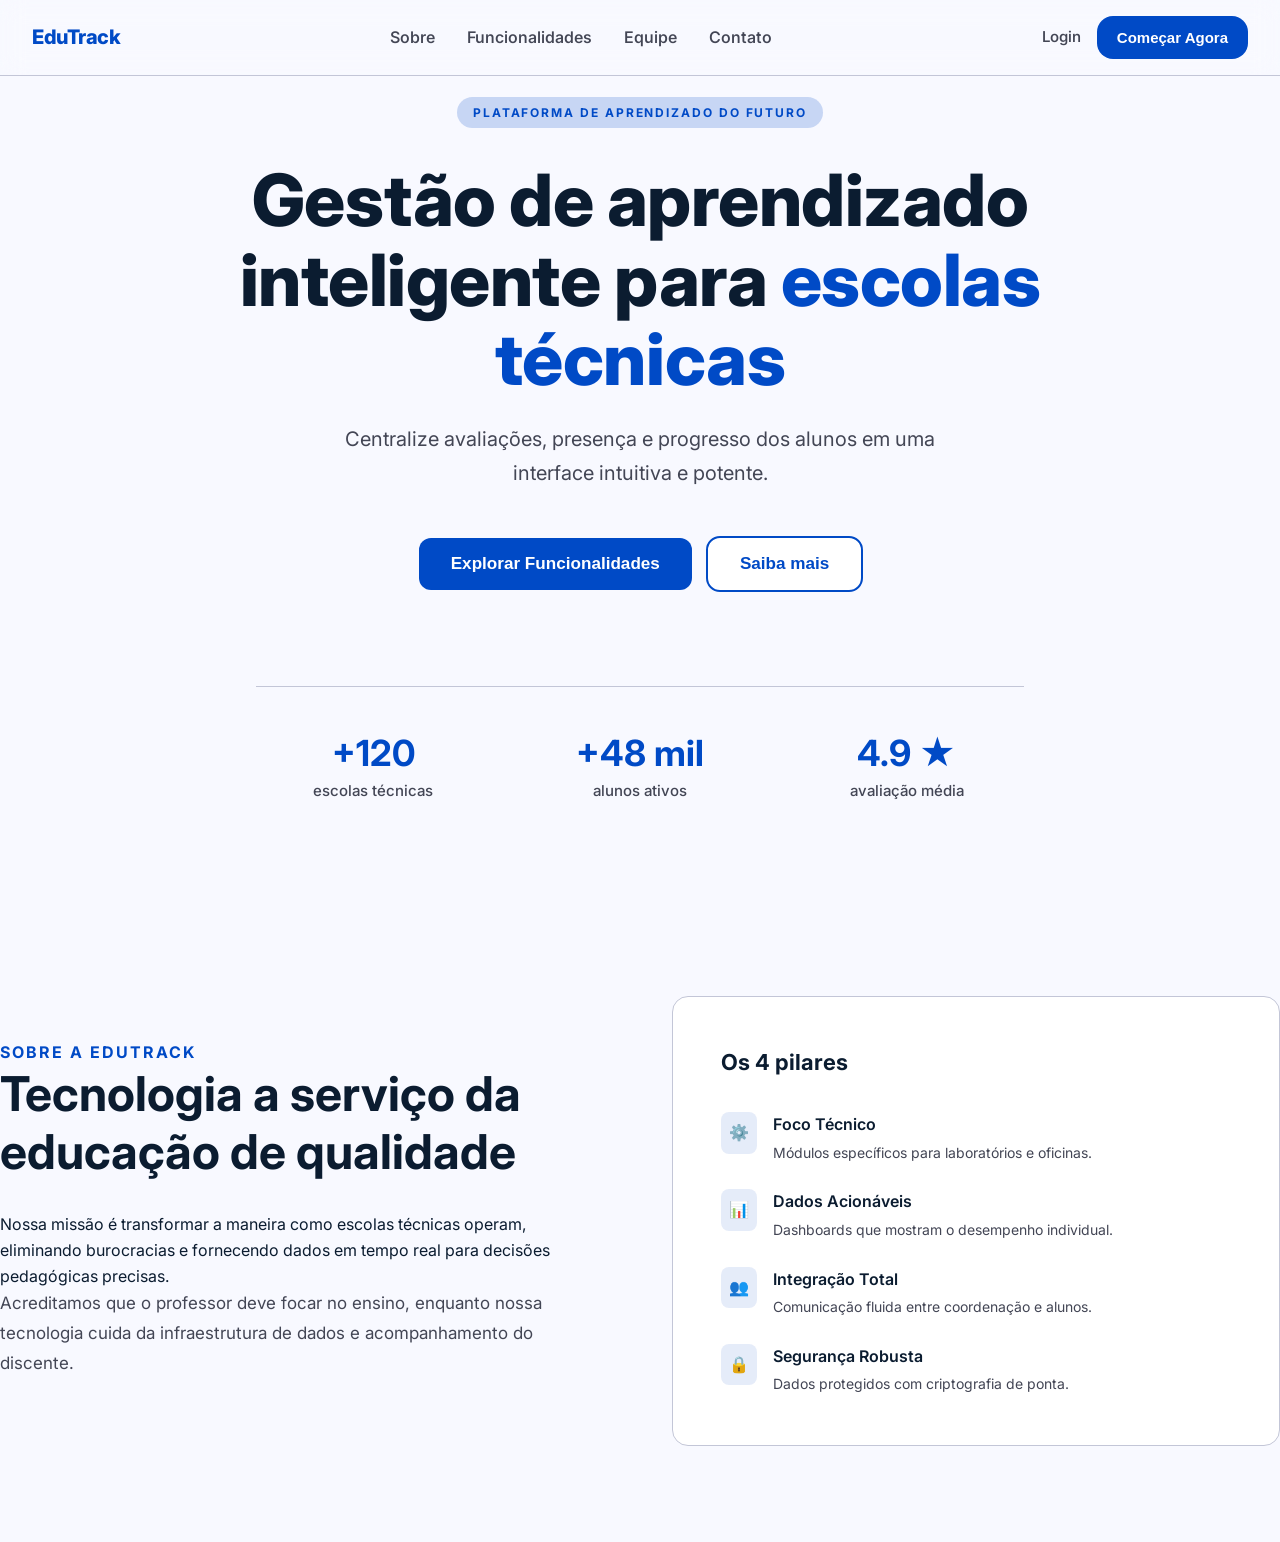
==== aula04LandingPage/index.html @ fe790252 "comentario css" ====
<!DOCTYPE html>
<html lang="pt-br">

<head>
    <meta charset="UTF-8">
    <meta name="viewport" content="width=device-width, initial-scale=1.0">
    <link rel="preconnect" href="https://fonts.googleapis.com">
    <link rel="preconnect" href="https://fonts.gstatic.com" crossorigin>
    <link
        href="https://fonts.googleapis.com/css2?family=Inter:ital,opsz,wght@0,14..32,100..900;1,14..32,100..900&display=swap"
        rel="stylesheet">
    <title>Landing Page Edutrack</title>
    <link rel="stylesheet" href="style.css">

</head>

<body>

    <header class="navbar">
        <nav class="navbar-inner">
            <a href="#" class="navbar-logo">EduTrack</a>

            <ul class="navbar-links">
                <li><a href="#sobre">Sobre</a></li>
                <li><a href="#funcionalidades">Funcionalidades</a></li>
                <li><a href="#equipe">Equipe</a></li>
                <li><a href="#contato">Contato</a></li>

            </ul>

            <div class="navbar-botoes">
                <a href="#login" class="navbar-login-link">Login</a>
                <button class="navbar-button">Começar Agora</button>

            </div>


        </nav>

    </header>

    <main>
        <section class="hero">

            <span class="hero-label">Plataforma de aprendizado do futuro</span>

            <h1 class="hero-titulo">Gestão de aprendizado inteligente para <span>escolas técnicas</span> </h1>

            <p class="hero-subtitulo">Centralize avaliações, presença e progresso dos alunos em uma interface intuitiva
                e potente.</p>


            <div class="hero-botoes">
                <button class="btn-funcionalidades">Explorar Funcionalidades</button>

                <button class="btn-saiba-mais">Saiba mais</button>

            </div>

            <div class="hero-estatisticas">

                <div class="hero-estatisticas-item">
                    <span class="dados-numeros">+120</span>
                    <span class="dados-descricao">escolas técnicas</span>
                </div>

                <div class="hero-estatisticas-item">
                    <span class="dados-numeros">+48 mil</span>
                    <span class="dados-descricao">alunos ativos</span>
                </div>

                <div class="hero-estatisticas-item">
                    <span class="dados-numeros">4.9 ★</span>
                    <span class="dados-descricao">avaliação média</span>
                </div>




            </div>

        </section>

        <section class="sobre">

            <div class="container">

                <div class="sobre-texto">
                <span>Sobre a Edutrack</span>
                <h2 class="sobre-titulo">Tecnologia a serviço da educação de qualidade</h2>

                <p class="class-sobre-paragrafo">Nossa missão é transformar a maneira como escolas técnicas operam, eliminando burocracias e fornecendo dados em tempo real para decisões pedagógicas precisas.
                </p>

                <p class="sobre-paragrafo">Acreditamos que o professor deve focar no ensino, enquanto nossa tecnologia cuida da infraestrutura de dados e acompanhamento do discente.</p>

            </div>

            <!-- Início da Segunda coluna ->coluna dos pilares -->
            <div class="sobre-pilares">

                <h3 class="sobre-pilares-titulo">Os 4 pilares</h3>
            

            <ul class="pilares-lista">
                <li class="pilar">
                    <div class="pilar-icone">⚙️</div>
                    <div>
                    <strong class="pilar-titulo">Foco Técnico</strong>
                    <span class="pilar-descricao">Módulos específicos para laboratórios e oficinas.</span>
                    </div> 
                </li>

                <li class="pilar">
                    <div class="pilar-icone">📊</div>
                    <div>
                    <strong class="pilar-titulo">Dados Acionáveis</strong>
                    <span class="pilar-descricao">Dashboards que mostram o desempenho individual.</span>
                    </div> 
                </li>

                <li class="pilar">
                    <div class="pilar-icone">👥</div>
                    <div>
                    <strong class="pilar-titulo">Integração Total</strong>
                    <span class="pilar-descricao">Comunicação fluida entre coordenação e alunos.</span>
                    </div> 
                </li>

                <li class="pilar">
                    <div class="pilar-icone">🔒</div>
                    <div>
                    <strong class="pilar-titulo">Segurança Robusta</strong>
                    <span class="pilar-descricao">Dados protegidos com criptografia de ponta.</span>
                    </div> 
                </li>
            </ul>

        </section>






    </main>


</body>

</html>
---- aula04LandingPage/style.css ----
/* CSS Reset abaixo: USADO PARA TODAS AS PÁGINAS */

*{
    margin: 0;
    padding: 0;
    box-sizing: border-box;
}

/* Declaração das variáveis CSS (Custom Properties) e cores da Landing Page*/
:root{
    --cor-primaria:#004AC6;
    --cor-primaria-hover:#003ea8;
    --cor-fundo:#F8F9FF;
    --cor-branca:white;
    --cor-fundo-secundario:#EFF4FF;
    --cor-texto:#0B1C30;
    --cor-texto-suave:#434655;
    --cor-borda:#c3c6d7;


/* Tipografia */

--fonte-principal:'inter';


/* Espaçamento - Medida:rem -> Melhor acessibilidade:Respeita configuração do usuário*/

--espaco-xs: 0.5rem; /* 8px */
--espaco-sm: 1rem;  /* 16px */
--espaco-md: 1.5rem; /* 24px */
--espaco-lg:2rem; /* 32px */
--espaco-xl:3rem;/* 48px */
--espaco-xxl:6rem;/* 96px */

/* Bordas arrendondadas */
--raio-sm:0.5rem;
--raio-md:0.75rem;
--raio-lg:1rem;

}

body{
    font-family: var(--fonte-principal);
    background-color: var(--cor-fundo);
    color: var(--cor-texto);
    line-height: 1.6;
}

.navbar{
    /* fixa o elemento na tela */
    position: fixed;
    top: 0;
    left: 0;
    width: 100%;
    z-index:999999 ;/* z-index:Posicionammeto dos itens em camada FRENTE-SOBREPOSTO  */
    backdrop-filter: blur(12px); /* efeito de vidro opaco */
    border-bottom: 1px solid var(--cor-borda);
    
}

    .navbar-inner{
        display: flex;
        justify-content:space-between;
        align-items: center;
        max-width: 1280px;
        margin: 0 auto; /* centraliza o elemento horizontalmente */
        padding: var(--espaco-sm) var(--espaco-lg);
    }

    .navbar-logo{
        font-size: 1.25rem;
        font-weight: 800;
        color: var(--cor-primaria);
        text-decoration: none;
        letter-spacing: -0.03rem;
    }

    .navbar-links{
        display: flex;
        list-style: none;
        gap: var(--espaco-lg);
    }

    .navbar-links a{
        text-decoration: none;
        color: var(--cor-texto-suave);
        font-size: 0,9375rem;
        font-weight: 550;
    }

    /* hover. muda o comportamento, quando o mause passa por cima */
     .navbar-links a:hover{
        color: var(--cor-primaria);
    }

    .navbar-botoes{
        display: flex;
        align-items: center;
        gap: var(--espaco-sm);
    }
    
    .navbar-button{
        background-color: var(--cor-primaria);
        border: none;
        color: var(--cor-branca);
        font-size: 0.9375rem;
        font-weight: 700;
        padding: 0.8rem 1.25rem;
        border-radius: var(--espaco-sm);
        cursor: pointer;  /* mãozinha de mouse */
        transition: all 0.15s ease;
    }

    /* Dentro do hover, só adicionamos o que será alterado */
        .navbar-button:hover{
        background-color: var(--cor-primaria-hover);
        transform:scale(1.05);
        }
    
        .navbar-login-link{
            text-decoration: none;
            color: var(--cor-texto-suave);
            font-weight: 550;
            font-size: 0.9375rem;
        }

        .navbar-login-link:hover{
            color: var(--cor-primaria-hover);
        }

        .hero{
            /* vh=viewport height. 100vh=altura total da janela */
            min-height: 100vh;
            display: flex;
            flex-direction: column;
            align-items: center;
            justify-content: center;
            padding: var(--espaco-lg) var(--espaco-xxl);

        }

        .hero-label{
            display: inline-block;
            background-color: color-mix(in srgb, var(--cor-primaria) 20%, transparent) ;
            text-transform: uppercase;
            color: var(--cor-primaria);
            font-size: 0.75rem;
            font-weight: 700;
            letter-spacing: 0.12rem;
            padding: 0.375rem 1rem;
            border-radius: var(--raio-lg);
            margin-bottom: var(--espaco-lg);
        }

        .hero-titulo{
            /* clamp(mínimo, ideal, máximo) é uma função boa para responsividade em telas pequenas e grandes
            -Nunca menor que "mínimo" em telas pequenas;
            -Tamanho ideal;
            -Nunca maior que "máximo" em telas grandes. */
            font-size: clamp(2.5rem, 5.7rem,4.5rem);
            font-weight: 800;
            line-height: 1.1;
            letter-spacing: -0.03rem;
            color: var(--cor-texto);
            max-width: 56rem;
            text-align: center;
            margin-bottom: var(--espaco-md);

        }

        .hero-titulo span{
            color: var(--cor-primaria);
        }

        .hero-subtitulo{
            font-size: clamp(1rem,1.875rem,1.25rem);
            color: var(--cor-texto-suave);
            max-width: 42rem;
            line-height: 1.7;
            margin-bottom: var(--espaco-xl);
            text-align: center;
        }

        .hero-botoes{
            display: flex;
            gap: var(--espaco-sm);
            margin-bottom: var(--espaco-xxl);
        }

        .btn-funcionalidades{
        background-color: var(--cor-primaria);
        border: none;
        color: var(--cor-branca);
        font-size: 1.07rem;
        font-weight: 700;
        padding: 1rem 2rem;
        border-radius: var(--raio-md);
        cursor: pointer;  /* mãozinha de mouse */
        transition: all 0.15s ease;
        }

        .btn-funcionalidades:hover{
        background-color: var(--cor-primaria-hover);
        transform:scale(1.05);
        }


        .btn-saiba-mais{
        background-color: var(--cor-branca);
        border: none;
        outline: 2px solid var(--cor-primaria);
        color: var(--cor-primaria);
        font-size: 1.07rem;
        font-weight: 700;
        padding: 1rem 2rem;
        border-radius: var(--raio-md);
        cursor: pointer;  /* mãozinha de mouse */
        transition: all 0.15s ease;
        }

        .btn-saiba-mais:hover{
        transform:scale(1.05);
    }

    .hero-estatisticas{
        display:grid;
        grid-template-columns:repeat(3, 1fr);
        gap: var(--espaco-lg);
        width:100%;
        max-width: 48rem;
        padding-top: var(--espaco-xl);
        border-top: 1px solid var(--cor-borda);
    }

    .hero-estatisticas-item{
        display: flex;
        flex-direction: column;
        align-items: center;
        gap: var(--espaco-xs);
    }

    .dados-numeros{
        font-size: 2.25rem;
        color: var(--cor-primaria);
        font-weight: 700;
        line-height: 1;
    }

    .dados-descricao{
        font-size: 0.9375rem;
        color: var(--cor-texto-suave);
        font-weight: 500;
    }

    .sobre{
        padding: var(--espaco-xxl) 0;
    }

    .sobre .container{
        display: grid;
        grid-template-columns: 1fr 1fr;
        gap: 4rem;
        align-items: center;
        max-width: 1280px;
        margin: 0 auto;
    }

    .sobre-texto span{
        text-transform: uppercase;
        color: var(--cor-primaria);
        font-weight: 700;
        letter-spacing: 2px;
        margin-bottom: var(--espaco-sm);
    }

    .sobre-titulo{
        font-size: clamp(1.75rem, 3rem, 3rem);
        font-weight: 700;
        line-height: 1.2;
        color: var(--cor-texto);
        margin-bottom: var(--espaco-lg);
    }

    .sobre-paragrafo{
        font-size: 1.0625rem;
        color: var(--cor-texto-suave);
        line-height: 1.75;
        margin-bottom: var(--espaco-md);

    }

    .sobre-pilares{
        background-color: var(--cor-branca);
        border: 1px solid var(--cor-borda);
        border-radius: var(--raio-lg);
        padding: var(--espaco-xl);
    }

    .sobre-pilares-titulo{
        font-size: 1.375rem;
        font-weight: 700;
        color: var(--cor-texto);
        margin-bottom: var(--espaco-lg);
    }

    .pilares-lista{
        list-style: none;
        display: flex;
        flex-direction: column;
        gap: var(--espaco-md);
    }

    .pilar{
        display: flex;
        align-items: start;
        gap: var(--espaco-sm);
    }

    .pilar-icone{
        background-color: color-mix(in srgb, var(--cor-primaria) 10%, transparent) ;
        padding: var(--espaco-xs);
        border-radius: var(--raio-sm);
    }
    
    .pilar-titulo{
        display: block;
        font-weight: 600;
        color: var(--cor-texto);
        margin-bottom: 2px;
    }

    .pilar-descricao{
        font-size: 0.875rem;
        color: var(--cor-texto-suave);
        line-height: 1.5;

    }
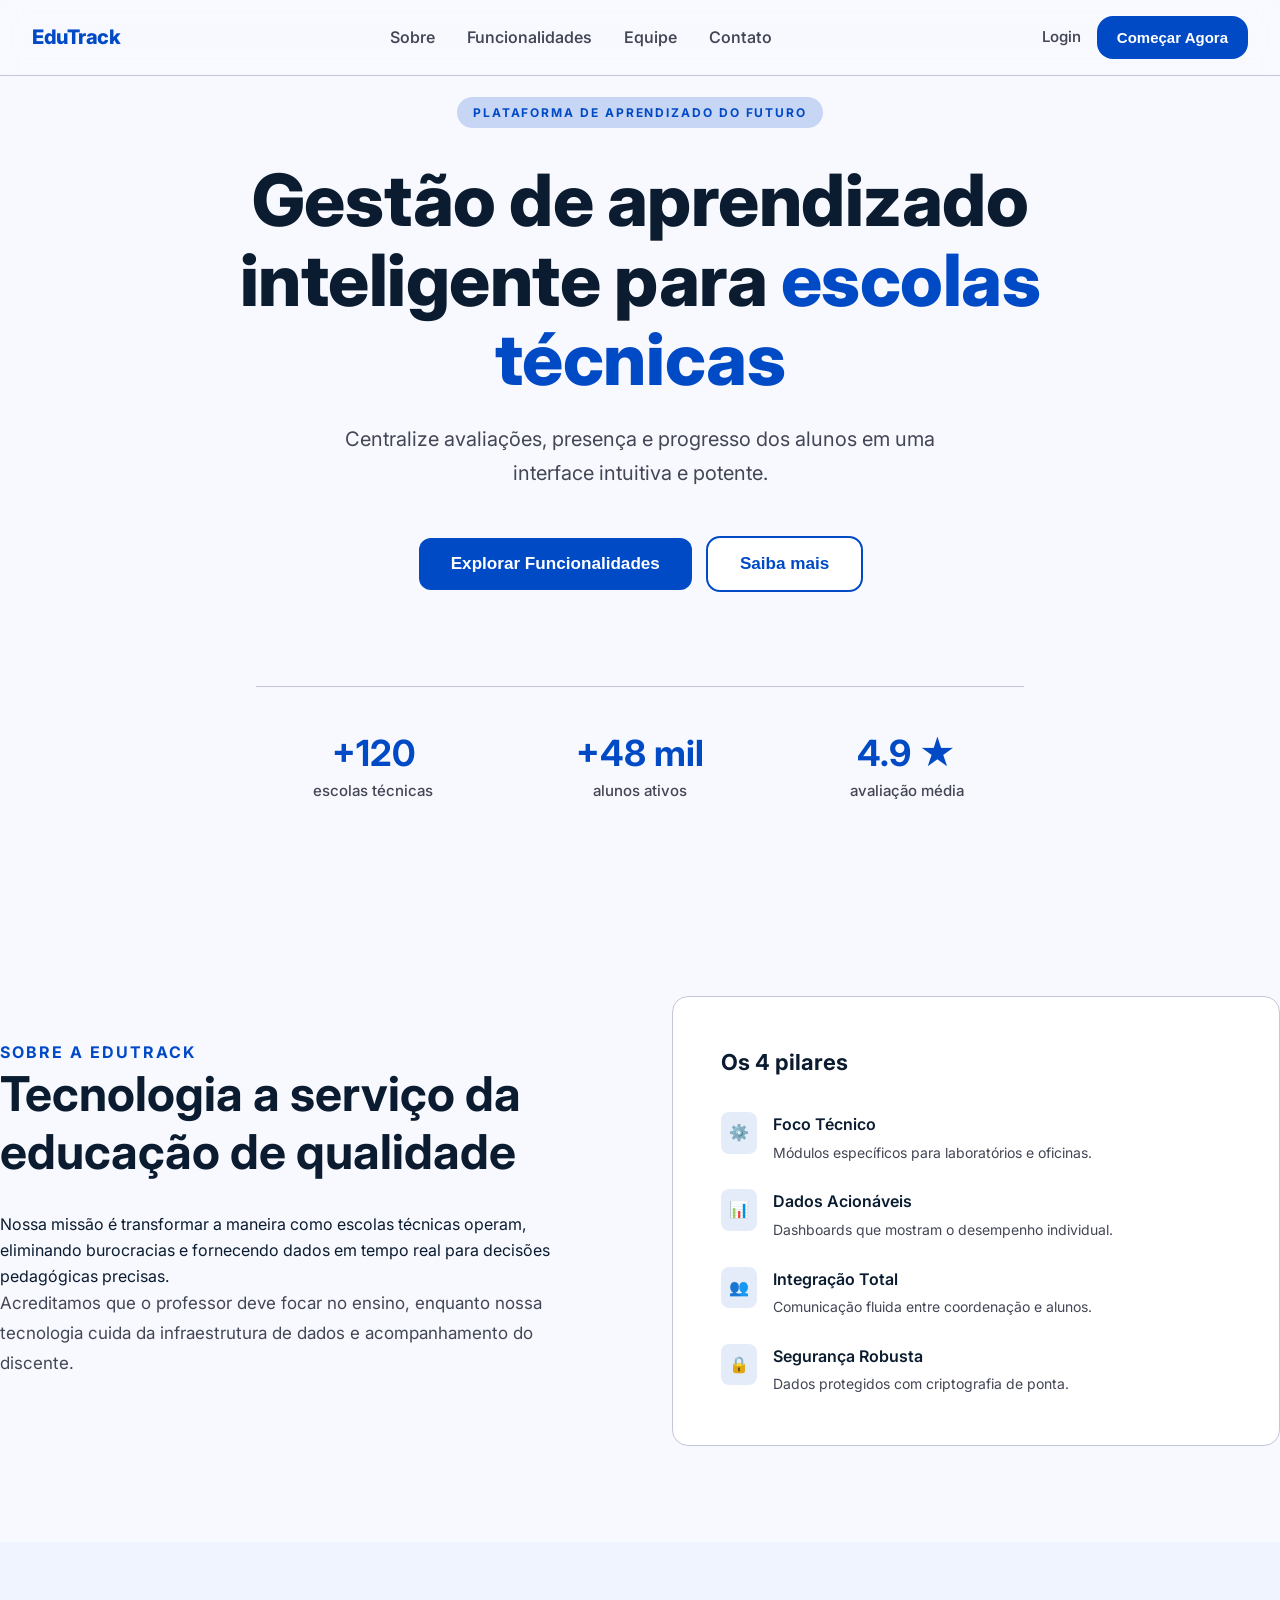
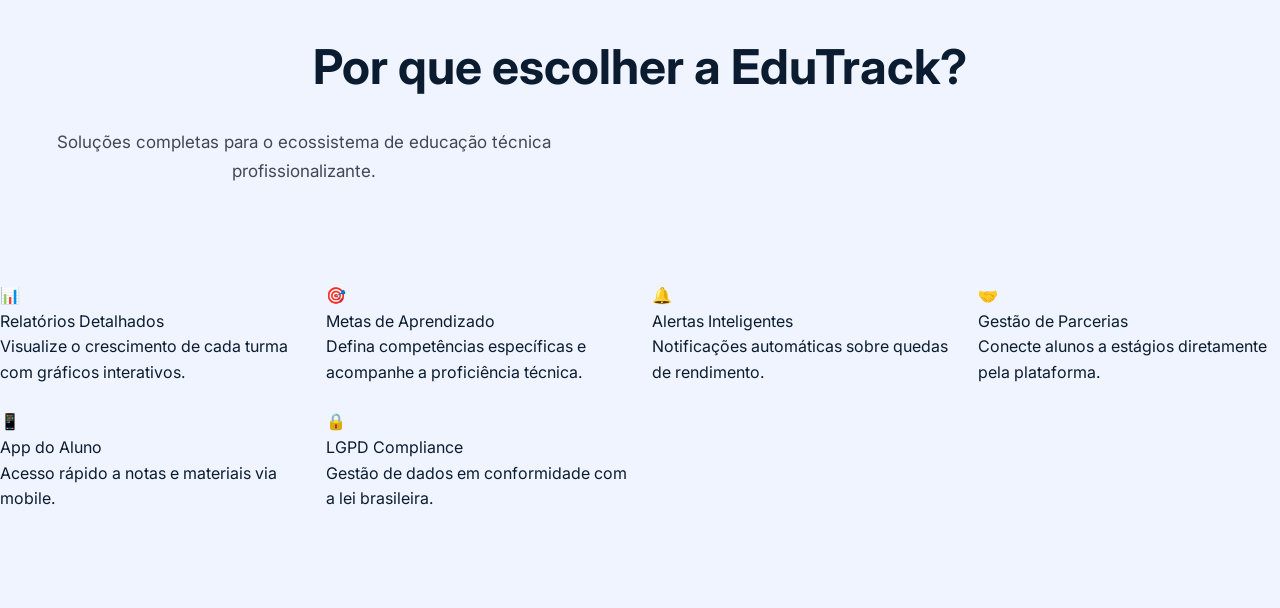
==== commit 61c2b87b: "update section solucoes" ====
--- a/aula04LandingPage/index.html
+++ b/aula04LandingPage/index.html
@@ -86,58 +86,129 @@
             <div class="container">
 
                 <div class="sobre-texto">
-                <span>Sobre a Edutrack</span>
-                <h2 class="sobre-titulo">Tecnologia a serviço da educação de qualidade</h2>
-
-                <p class="class-sobre-paragrafo">Nossa missão é transformar a maneira como escolas técnicas operam, eliminando burocracias e fornecendo dados em tempo real para decisões pedagógicas precisas.
-                </p>
-
-                <p class="sobre-paragrafo">Acreditamos que o professor deve focar no ensino, enquanto nossa tecnologia cuida da infraestrutura de dados e acompanhamento do discente.</p>
-
-            </div>
-
-            <!-- Início da Segunda coluna ->coluna dos pilares -->
-            <div class="sobre-pilares">
-
-                <h3 class="sobre-pilares-titulo">Os 4 pilares</h3>
-            
-
-            <ul class="pilares-lista">
-                <li class="pilar">
-                    <div class="pilar-icone">⚙️</div>
-                    <div>
-                    <strong class="pilar-titulo">Foco Técnico</strong>
-                    <span class="pilar-descricao">Módulos específicos para laboratórios e oficinas.</span>
-                    </div> 
-                </li>
-
-                <li class="pilar">
-                    <div class="pilar-icone">📊</div>
-                    <div>
-                    <strong class="pilar-titulo">Dados Acionáveis</strong>
-                    <span class="pilar-descricao">Dashboards que mostram o desempenho individual.</span>
-                    </div> 
-                </li>
-
-                <li class="pilar">
-                    <div class="pilar-icone">👥</div>
-                    <div>
-                    <strong class="pilar-titulo">Integração Total</strong>
-                    <span class="pilar-descricao">Comunicação fluida entre coordenação e alunos.</span>
-                    </div> 
-                </li>
-
-                <li class="pilar">
-                    <div class="pilar-icone">🔒</div>
-                    <div>
-                    <strong class="pilar-titulo">Segurança Robusta</strong>
-                    <span class="pilar-descricao">Dados protegidos com criptografia de ponta.</span>
-                    </div> 
-                </li>
-            </ul>
+                    <span>Sobre a Edutrack</span>
+                    <h2>Tecnologia a serviço da educação de qualidade</h2>
+
+                    <p class="class-sobre-paragrafo">Nossa missão é transformar a maneira como escolas técnicas operam,
+                        eliminando burocracias e fornecendo dados em tempo real para decisões pedagógicas precisas.
+                    </p>
+
+                    <p class="sobre-paragrafo">Acreditamos que o professor deve focar no ensino, enquanto nossa
+                        tecnologia cuida da infraestrutura de dados e acompanhamento do discente.</p>
+
+                </div>
+
+                <!-- Início da Segunda coluna ->coluna dos pilares -->
+                <div class="sobre-pilares">
+
+                    <h3 class="sobre-pilares-titulo">Os 4 pilares</h3>
+
+
+                    <ul class="pilares-lista">
+                        <li class="pilar">
+                            <div class="pilar-icone">⚙️</div>
+                            <div>
+                                <strong class="pilar-titulo">Foco Técnico</strong>
+                                <span class="pilar-descricao">Módulos específicos para laboratórios e oficinas.</span>
+                            </div>
+                        </li>
+
+                        <li class="pilar">
+                            <div class="pilar-icone">📊</div>
+                            <div>
+                                <strong class="pilar-titulo">Dados Acionáveis</strong>
+                                <span class="pilar-descricao">Dashboards que mostram o desempenho individual.</span>
+                            </div>
+                        </li>
+
+                        <li class="pilar">
+                            <div class="pilar-icone">👥</div>
+                            <div>
+                                <strong class="pilar-titulo">Integração Total</strong>
+                                <span class="pilar-descricao">Comunicação fluida entre coordenação e alunos.</span>
+                            </div>
+                        </li>
+
+                        <li class="pilar">
+                            <div class="pilar-icone">🔒</div>
+                            <div>
+                                <strong class="pilar-titulo">Segurança Robusta</strong>
+                                <span class="pilar-descricao">Dados protegidos com criptografia de ponta.</span>
+                            </div>
+                        </li>
+                    </ul>
 
         </section>
 
+        <section class="solucoes">
+            <div class="container">
+                <header class="solucoes-header">
+                    <h2>Por que escolher a EduTrack?</h2>
+                    <p class="solucoes-descricao">Soluções completas para o ecossistema de educação técnica
+                        profissionalizante.</p>
+                </header>
+
+                <div class="cards-grid">
+
+                    <div class="card">
+
+                        <div class="card-icone">📊</div>
+                        <div class="class-card-titulo">Relatórios Detalhados</div>
+                        <p>Visualize o crescimento de cada turma com gráficos interativos.</p>
+                    </div>
+
+                    <div class="card">
+
+                        <div class="card-icone">🎯</div>
+                        <div class="class-card-titulo">Metas de Aprendizado</div>
+                        <p>Defina competências específicas e acompanhe a proficiência técnica.</p>
+                    </div>
+
+                    <div class="card">
+
+                        <div class="card-icone">🔔</div>
+                        <div class="class-card-titulo">Alertas Inteligentes</div>
+                        <p>Notificações automáticas sobre quedas de rendimento.</p>
+                    </div>
+
+                    <div class="card">
+
+                        <div class="card-icone">🤝</div>
+                        <div class="class-card-titulo">Gestão de Parcerias</div>
+                        <p>Conecte alunos a estágios diretamente pela plataforma.</p>
+                    </div>
+
+
+
+
+                    <div class="card">
+
+                        <div class="card-icone">📱</div>
+                        <div class="class-card-titulo">App do Aluno</div>
+                        <p>Acesso rápido a notas e materiais via mobile.</p>
+                    </div>
+
+                    <div class="card">
+
+                        <div class="card-icone">🔒</div>
+                        <div class="class-card-titulo">LGPD Compliance</div>
+                        <p>Gestão de dados em conformidade com a lei brasileira.</p>
+                    </div>
+
+
+                </div>
+
+            </div>
+
+
+
+
+            </div>
+            </div>
+
+            </div>
+        </section>
+
 
 
 
--- a/aula04LandingPage/style.css
+++ b/aula04LandingPage/style.css
@@ -45,6 +45,14 @@
     color: var(--cor-texto);
     line-height: 1.6;
 }
+
+h2{
+        font-size: clamp(1.75rem, 3rem, 3rem);
+        font-weight: 700;
+        line-height: 1.2;
+        color: var(--cor-texto);
+        margin-bottom: var(--espaco-lg);
+    }
 
 .navbar{
     /* fixa o elemento na tela */
@@ -273,13 +281,7 @@
         margin-bottom: var(--espaco-sm);
     }
 
-    .sobre-titulo{
-        font-size: clamp(1.75rem, 3rem, 3rem);
-        font-weight: 700;
-        line-height: 1.2;
-        color: var(--cor-texto);
-        margin-bottom: var(--espaco-lg);
-    }
+    
 
     .sobre-paragrafo{
         font-size: 1.0625rem;
@@ -336,4 +338,37 @@
 
     }
 
-
+    .solucoes{
+        background-color: var(--cor-fundo-secundario);
+        padding: var(--espaco-xxl) 0;
+    }
+
+    .solucoes .container{
+        max-width: 1280px;
+        margin: 0 auto;
+    }
+
+    .solucoes-header{
+        text-align: center;
+        margin-bottom: var(--espaco-xxl);
+    }
+
+    .solucoes-descricao{
+        text-align: center;
+        font-size: 1.0625rem;
+        color: var(--cor-texto-suave);
+        line-height: 1.75;
+        margin-bottom: var(--espaco-md);
+        max-width: 38rem;
+    }
+
+    .cards-grid{
+        display: grid;
+        /* auto-fill: o grid cria quantas colunas couberem */
+        /* mimax (300px. 1fr): cada coluna tem no mínimo 300px e no máximo 1fr(distribui no espaço restante */
+        grid-template-columns: repeat(auto-fill, minmax(300px, 1fr));
+        gap: var(--espaco-md);
+
+    }
+
+
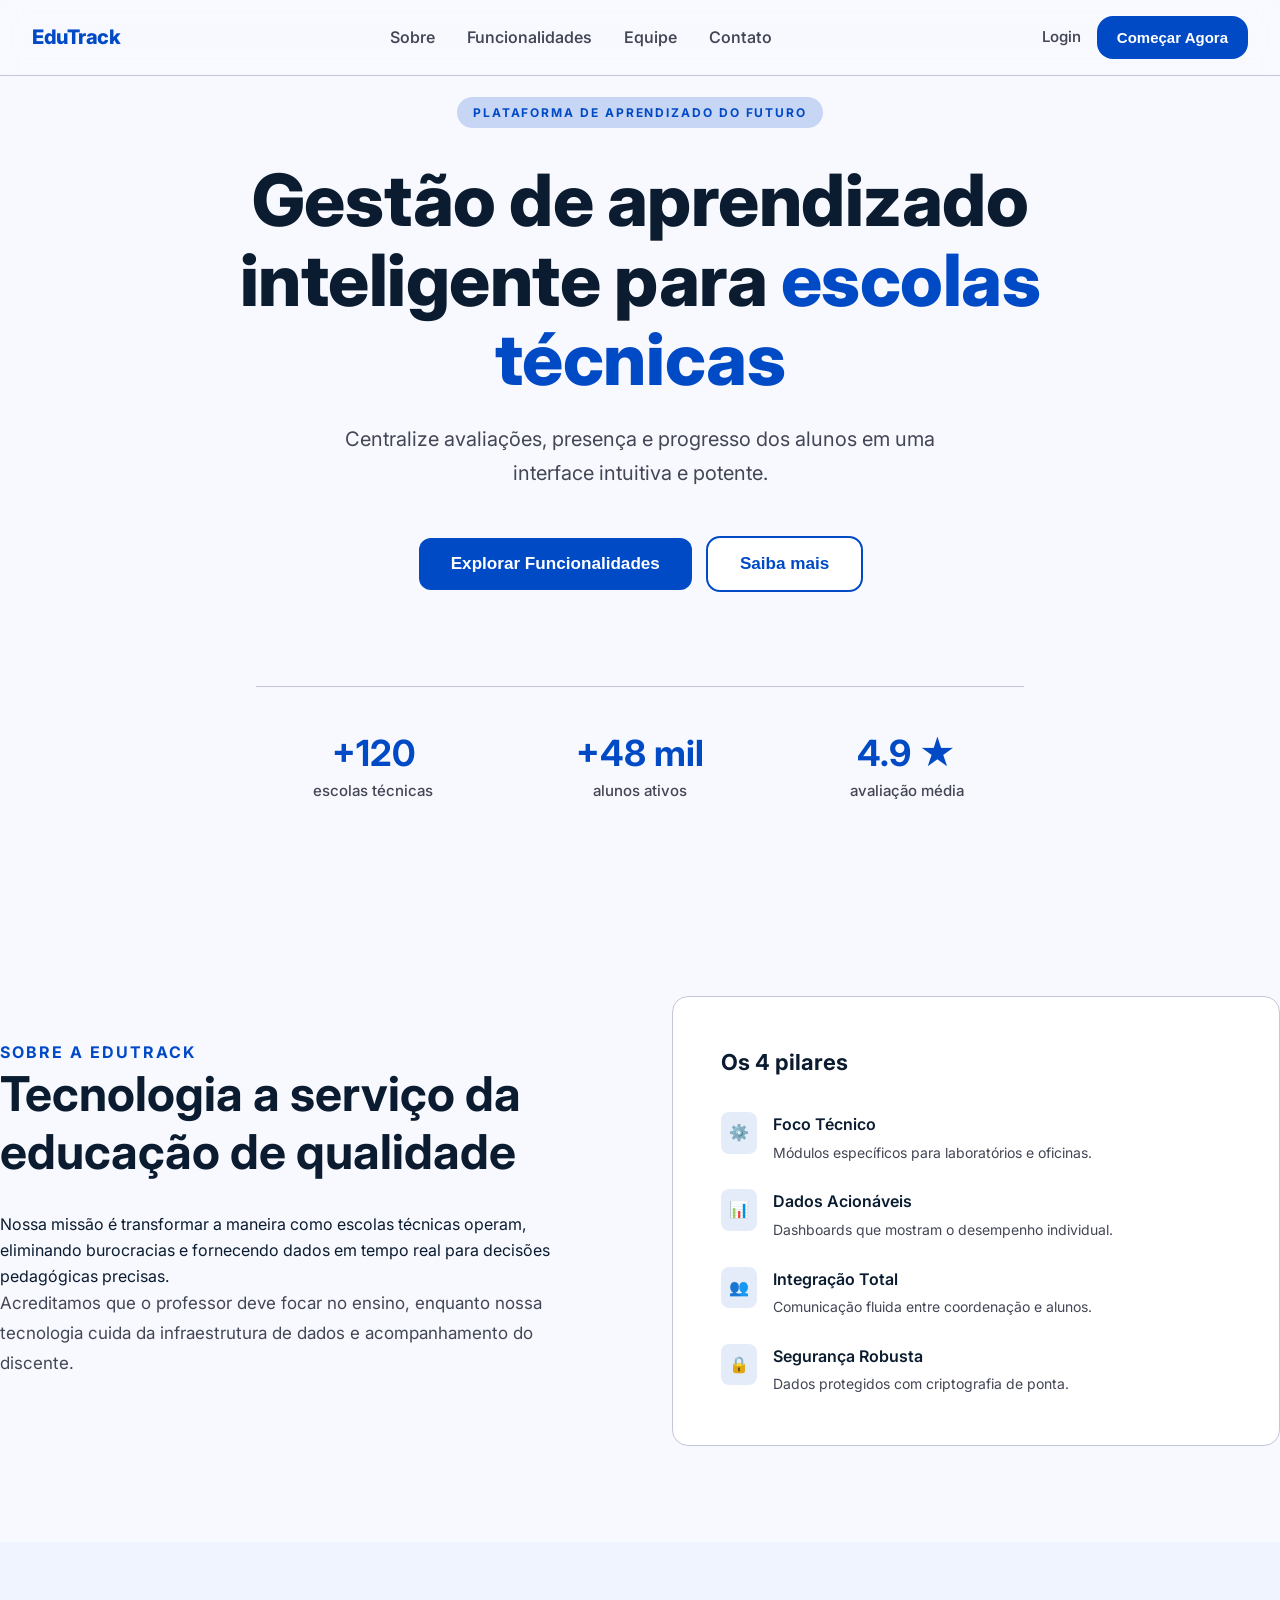
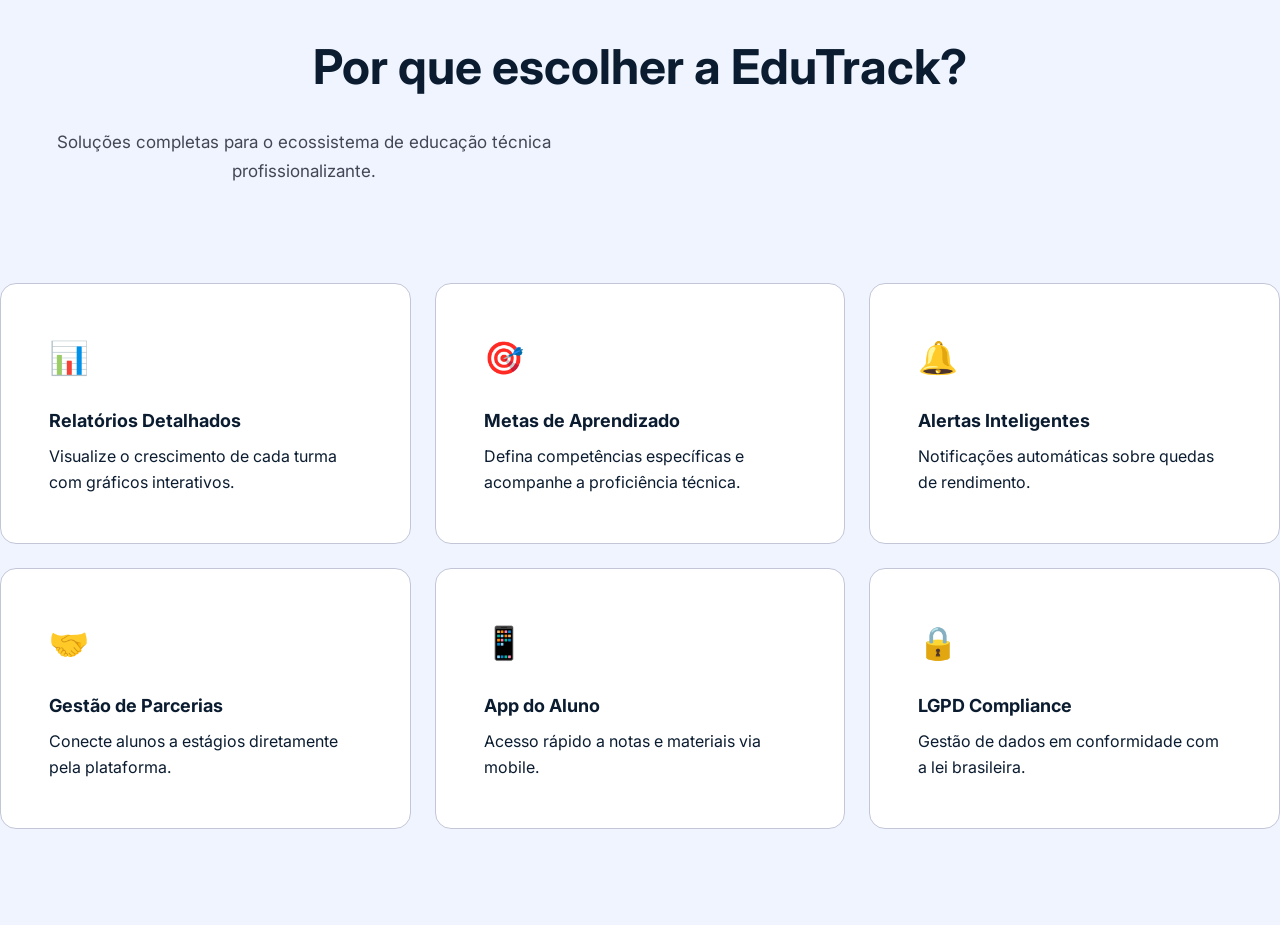
==== commit de3333b4: "finalizada a section soluções" ====
--- a/aula04LandingPage/index.html
+++ b/aula04LandingPage/index.html
@@ -153,28 +153,28 @@
                     <div class="card">
 
                         <div class="card-icone">📊</div>
-                        <div class="class-card-titulo">Relatórios Detalhados</div>
+                        <div class="card-titulo">Relatórios Detalhados</div>
                         <p>Visualize o crescimento de cada turma com gráficos interativos.</p>
                     </div>
 
                     <div class="card">
 
                         <div class="card-icone">🎯</div>
-                        <div class="class-card-titulo">Metas de Aprendizado</div>
+                        <div class="card-titulo">Metas de Aprendizado</div>
                         <p>Defina competências específicas e acompanhe a proficiência técnica.</p>
                     </div>
 
                     <div class="card">
 
                         <div class="card-icone">🔔</div>
-                        <div class="class-card-titulo">Alertas Inteligentes</div>
+                        <div class="card-titulo">Alertas Inteligentes</div>
                         <p>Notificações automáticas sobre quedas de rendimento.</p>
                     </div>
 
                     <div class="card">
 
                         <div class="card-icone">🤝</div>
-                        <div class="class-card-titulo">Gestão de Parcerias</div>
+                        <div class="card-titulo">Gestão de Parcerias</div>
                         <p>Conecte alunos a estágios diretamente pela plataforma.</p>
                     </div>
 
@@ -184,14 +184,14 @@
                     <div class="card">
 
                         <div class="card-icone">📱</div>
-                        <div class="class-card-titulo">App do Aluno</div>
+                        <div class="card-titulo">App do Aluno</div>
                         <p>Acesso rápido a notas e materiais via mobile.</p>
                     </div>
 
                     <div class="card">
 
                         <div class="card-icone">🔒</div>
-                        <div class="class-card-titulo">LGPD Compliance</div>
+                        <div class="card-titulo">LGPD Compliance</div>
                         <p>Gestão de dados em conformidade com a lei brasileira.</p>
                     </div>
 
--- a/aula04LandingPage/style.css
+++ b/aula04LandingPage/style.css
@@ -366,9 +366,41 @@
         display: grid;
         /* auto-fill: o grid cria quantas colunas couberem */
         /* mimax (300px. 1fr): cada coluna tem no mínimo 300px e no máximo 1fr(distribui no espaço restante */
-        grid-template-columns: repeat(auto-fill, minmax(300px, 1fr));
+        grid-template-columns: repeat(auto-fill, minmax(400px, 1fr));
         gap: var(--espaco-md);
 
     }
 
-
+    .card {
+        background-color: var(--cor-branca);
+        border: 1px solid var(--cor-borda);
+        border-radius: var(--raio-lg);
+        padding: var(--espaco-xl);
+        transition: transform 0.2s ease;
+    }
+
+    .card:hover{
+        transform: translateY(-6px);
+        box-shadow: 0 12px 40px #00000031;
+    }
+
+    .card-icone{
+        font-size: 2rem;
+        font-weight: 700;
+        margin-bottom: var(--espaco-md);
+    }
+
+    .card-titulo{
+        font-size: 1.125rem;
+        font-weight: 700;
+        color: var(--cor-texto);
+        margin-bottom: var(--espaco-xs);
+    }
+
+    .card-descricao{
+        font-size: 0.9375rem;
+        color: var(--cor-texto-suave);
+        line-height: 1.7;
+    }
+
+
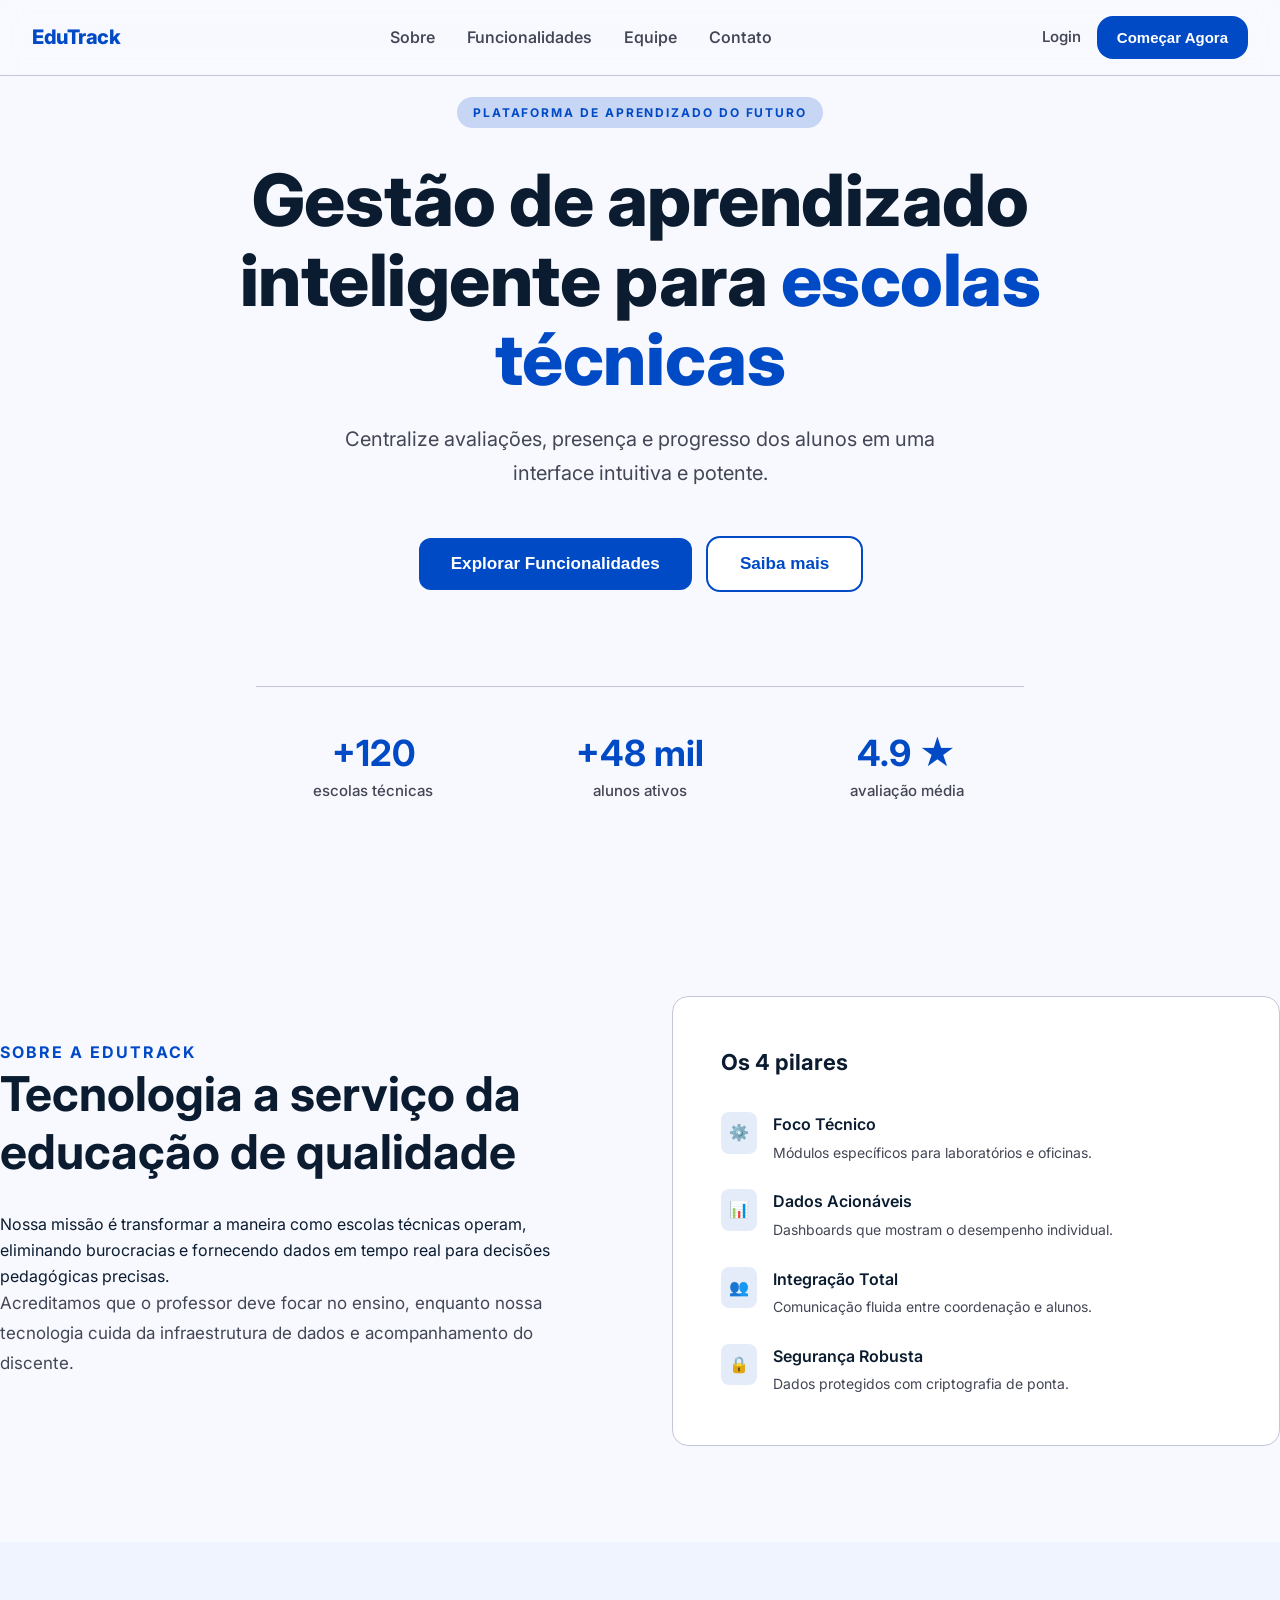
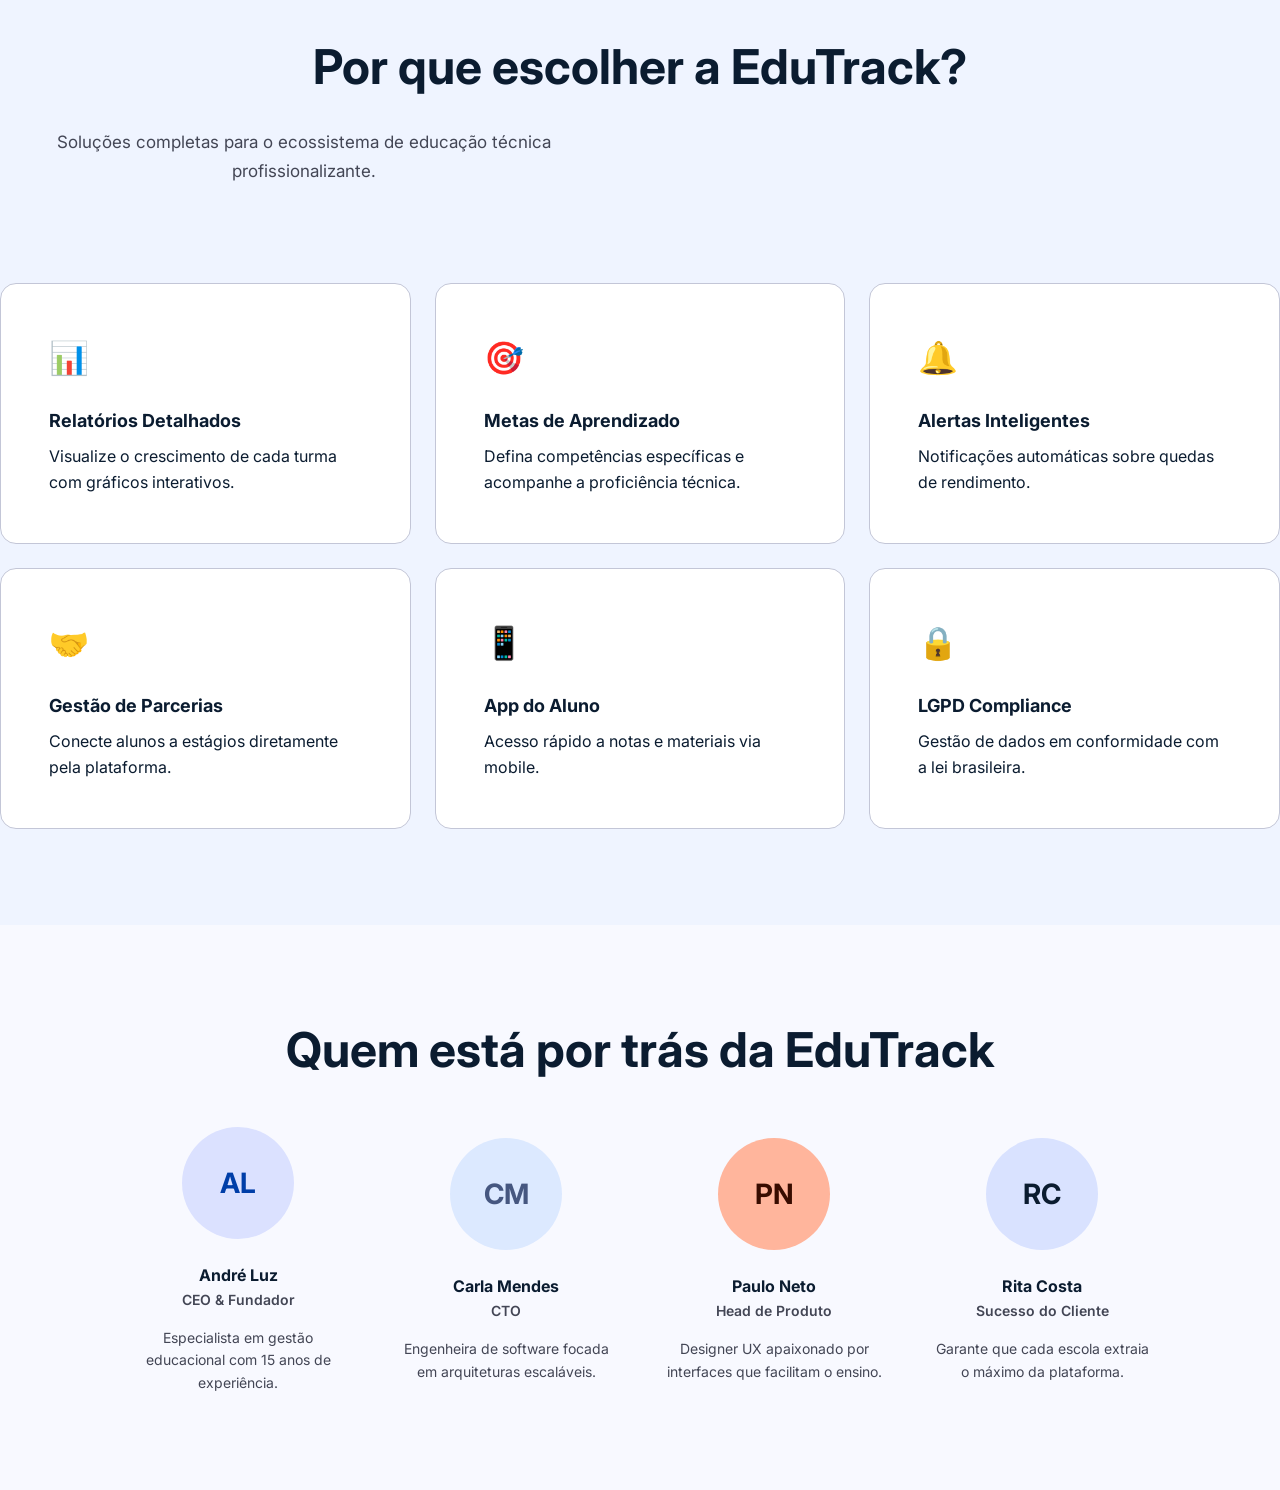
==== commit d7e20ffd: "equipe" ====
--- a/aula04LandingPage/index.html
+++ b/aula04LandingPage/index.html
@@ -209,6 +209,67 @@
             </div>
         </section>
 
+        <section class="equipe">
+
+            <div class="container-equipe">
+                <h2>Quem está por trás da EduTrack</h2>
+
+                <div class="dados-equipe">
+
+                    <div class="membro-equipe">
+
+                        <div class="avatar" style="background-color: #dbe1ff; color: #003ea8;">AL</div>
+                        <h4>André Luz</h4>
+                        <span class="membro-cargo">CEO & Fundador</span>
+                        <p class="membro-descricao">Especialista em gestão educacional com 15 anos de experiência.</p>
+            
+                    </div>
+                
+
+                 
+
+                    <div class="membro-equipe">
+
+                        <div class="avatar" style="background-color: #dce9ff; color: #465780;">CM</div>
+                        <h4>Carla Mendes</h4>
+                        <span class="membro-cargo">CTO</span>
+                        <p class="membro-descricao">Engenheira de software focada em arquiteturas escaláveis.</p>
+            
+                    </div>
+                
+
+                    <div class="membro-equipe">
+
+                        <div class="avatar" style="background-color: #ffb59c; color: #380c00;">PN</div>
+                        <h4>Paulo Neto</h4>
+                        <span class="membro-cargo">Head de Produto</span>
+                        <p class="membro-descricao">Designer UX apaixonado por interfaces que facilitam o ensino.</p>
+            
+                    </div>
+                
+
+                 
+
+                    <div class="membro-equipe">
+
+                        <div class="avatar" style="background-color: #d9e2ff; color: 051a40;">RC</div>
+                        <h4>Rita Costa</h4>
+                        <span class="membro-cargo">Sucesso do Cliente</span>
+                        <p class="membro-descricao">Garante que cada escola extraia o máximo da plataforma.</p>
+            
+                    </div>
+
+                </div>
+                
+
+
+            </div>
+
+        
+
+
+        </section>
+
 
 
 
--- a/aula04LandingPage/style.css
+++ b/aula04LandingPage/style.css
@@ -403,4 +403,66 @@
         line-height: 1.7;
     }
 
-
+    .equipe{
+        padding: var(--espaco-xxl) 0;
+    }
+
+    .container-equipe{
+        max-width: 1280px;
+        width: 100%;
+        margin: 0 auto;
+        text-align: center;
+
+    }
+
+    .dados-equipe{
+        display: flex;
+        justify-content: center;
+        gap: var(--espaco-xl);
+        flex-wrap: wrap;
+        margin-top: var(--espaco-xl);
+    }
+
+    .membro-equipe{
+        width: 100%;
+        max-width:220px;
+        display: flex;
+        flex-direction: column;
+        align-items: center;
+        justify-content: center;
+    }
+
+    .avatar:hover{
+        transform: scale(1.2);
+        transition: ease 0.3s;
+
+    }
+
+    .avatar{
+        width: 112px;
+        height: 112px;
+        display: flex;
+        justify-content: center;
+        align-items: center;
+        font-size: 1.75rem;
+        font-weight: 700;
+        border-radius: 50%;
+        margin-bottom: var(--espaco-md);
+        transition: ease 0.3s;
+    }
+
+    .membro-cargo{
+        font-size: 0.875rem;
+        font-weight: 600;
+        color: var(--cor-texto-suave);
+        margin-bottom: var(--espaco-sm);
+    }
+
+    .membro-descricao{
+        font-size: 0.875rem;
+        color: var(--cor-texto-suave);
+    }
+
+    
+
+
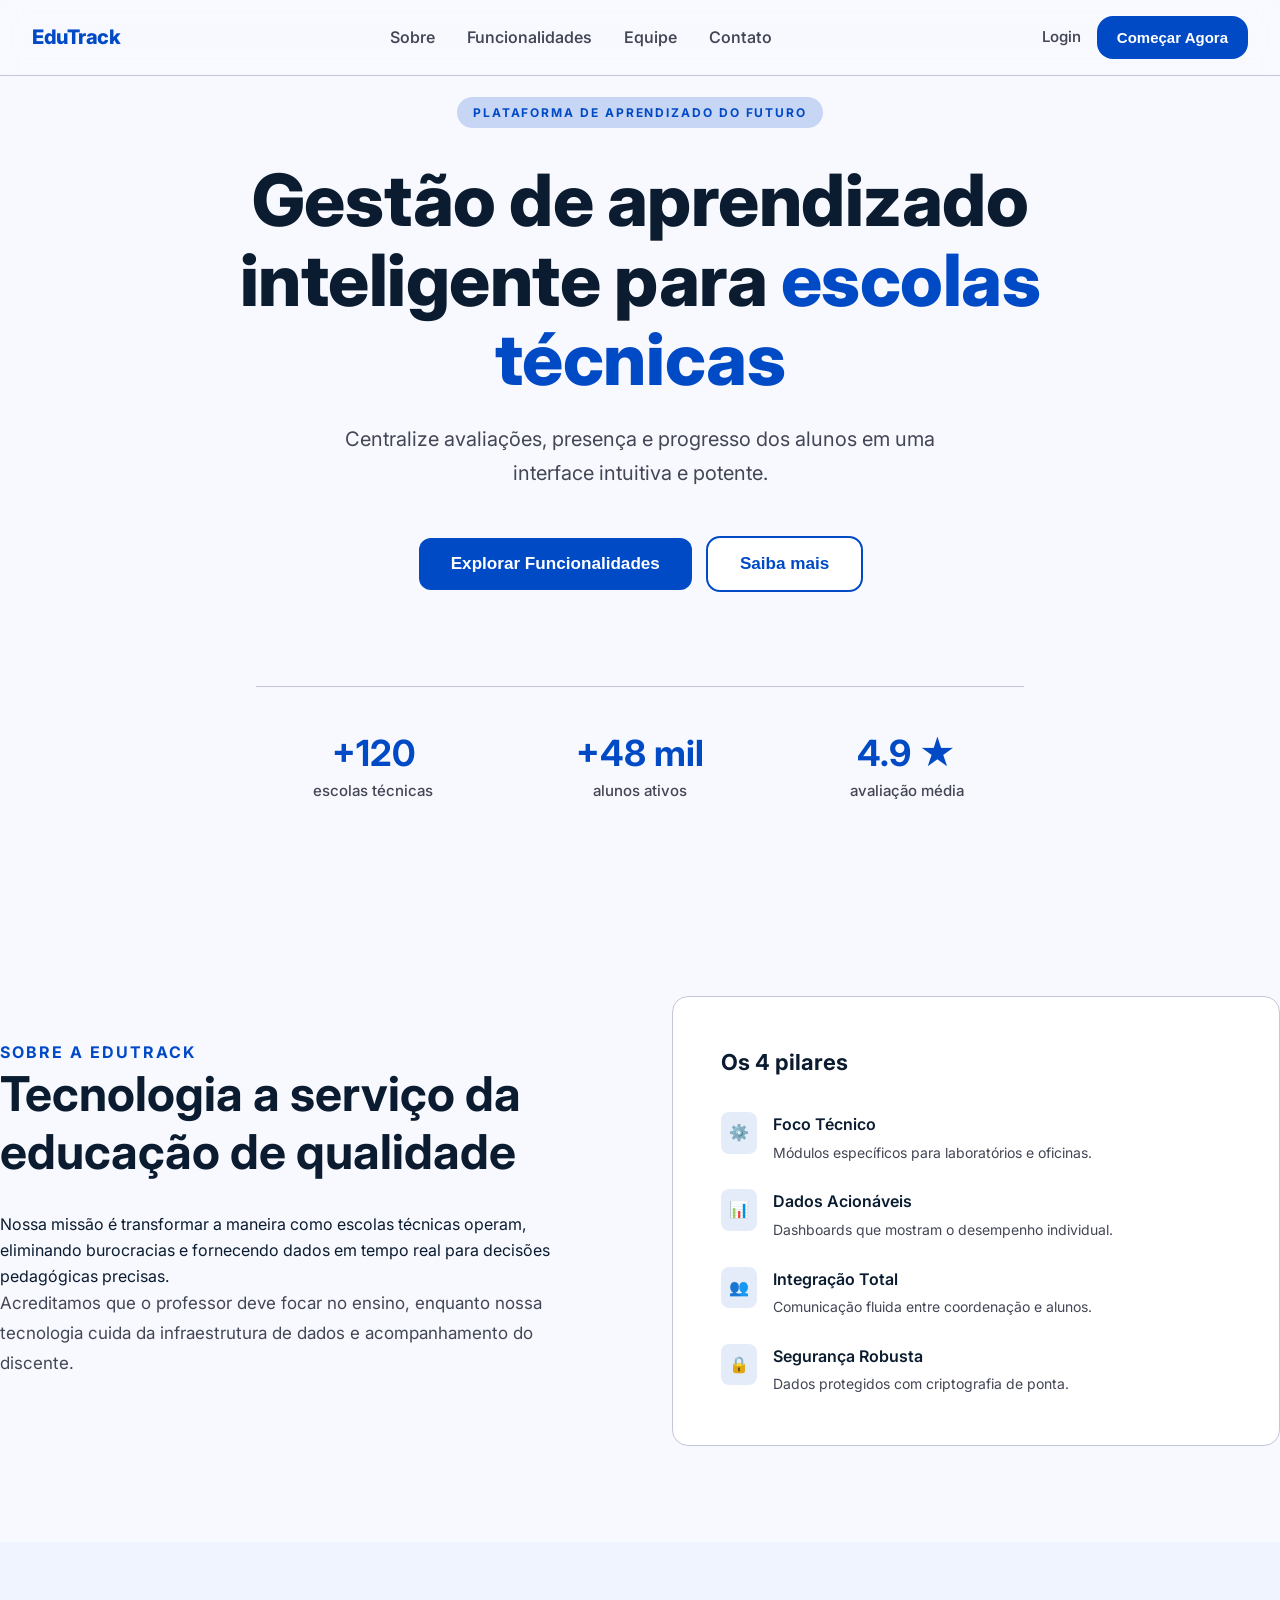
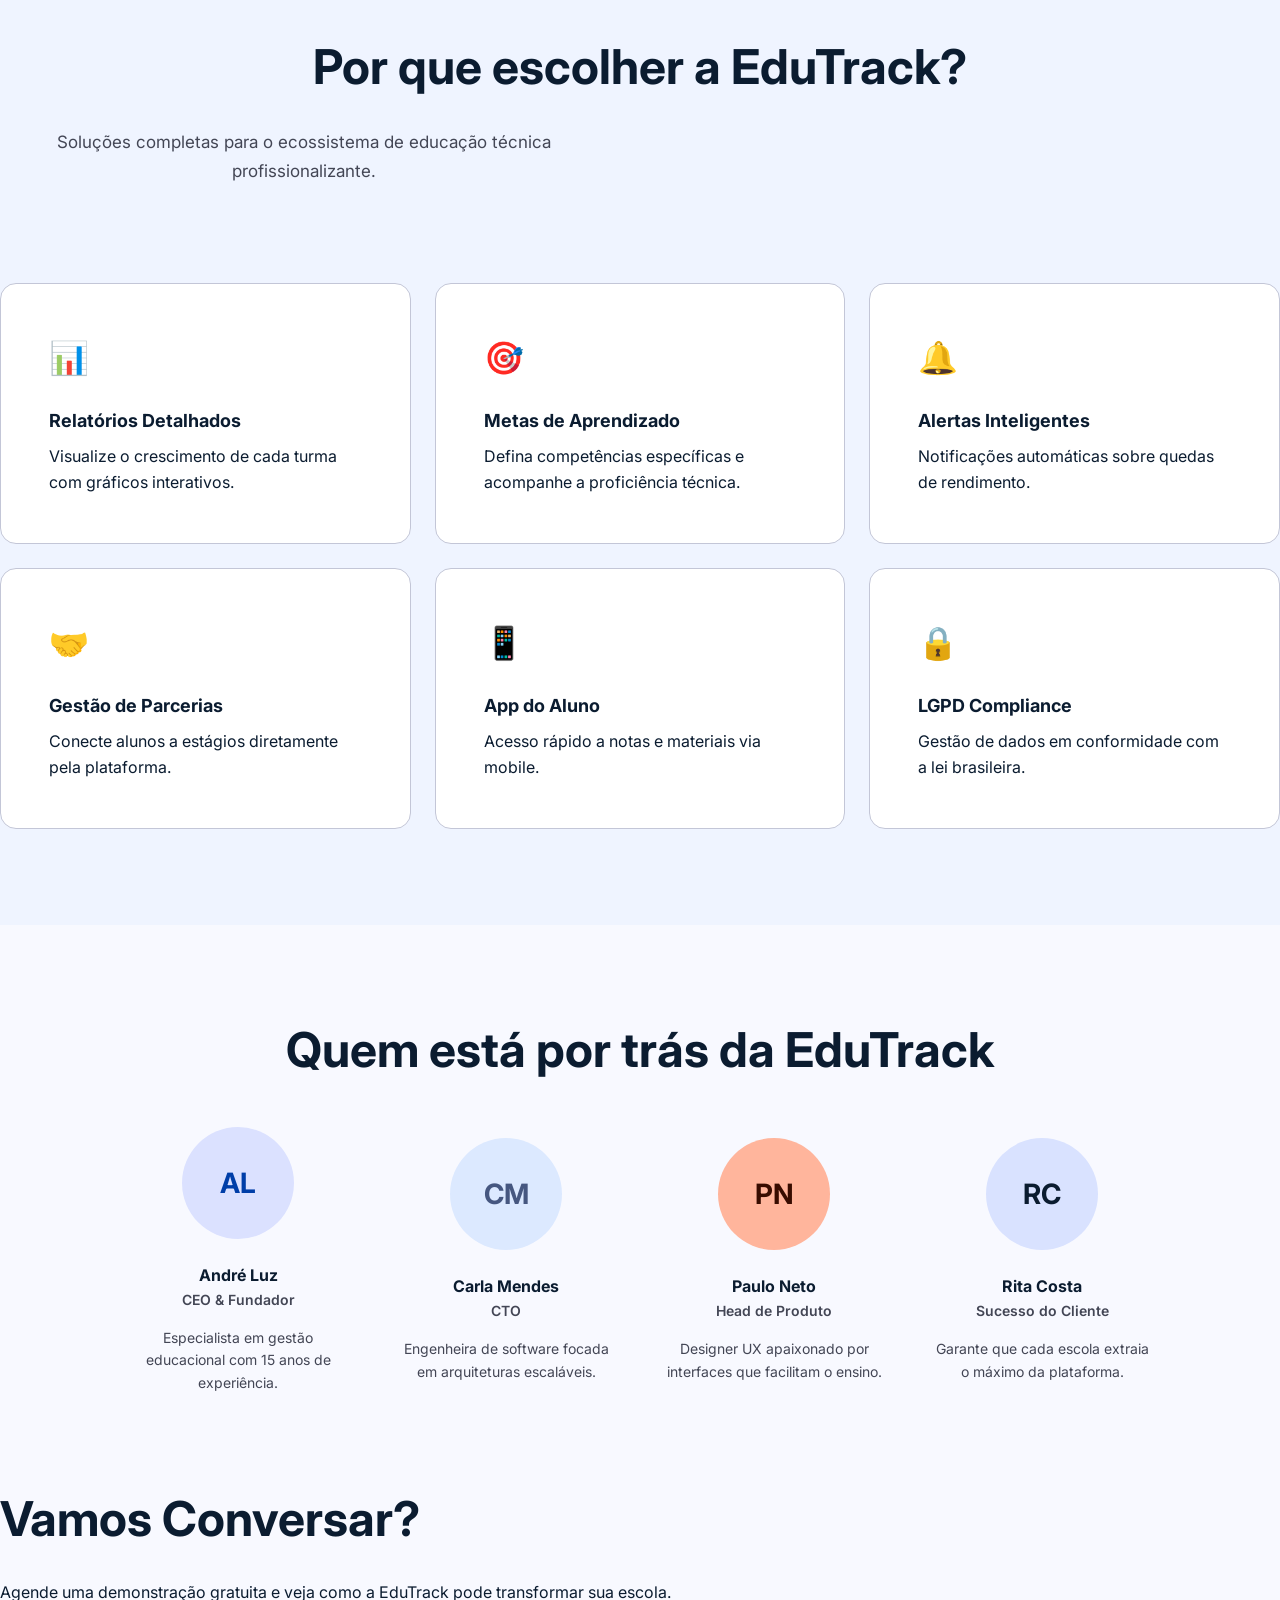
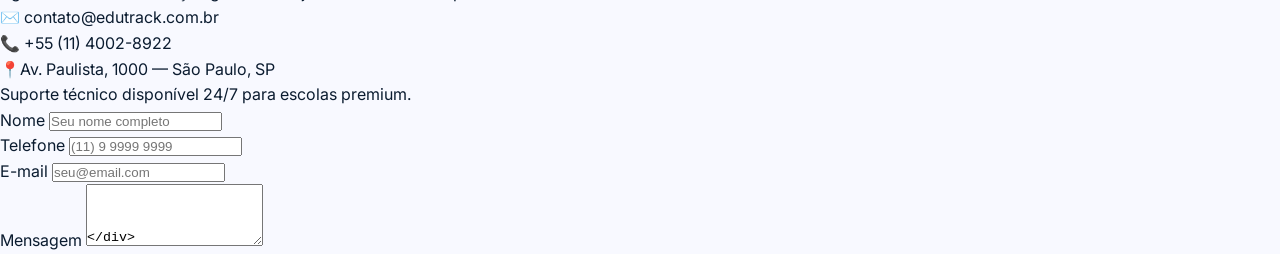
==== commit 56665670: "quase final" ====
--- a/aula04LandingPage/index.html
+++ b/aula04LandingPage/index.html
@@ -265,11 +265,70 @@
 
             </div>
 
+            
+
         
 
 
         </section>
 
+        <section class="vamos-conversar">
+            <div class="container-conversar">
+                <header class="Conversar">
+                    <h2>Vamos Conversar?</h2>
+                    <p class="Conversar">Agende uma demonstração gratuita e veja como a EduTrack pode transformar sua escola.</p>
+                </header>
+
+                <ul class="contato_lista">
+                    <li>✉️ contato@edutrack.com.br</li>
+                    <li>📞 +55 (11) 4002-8922</li>
+                    <li> 📍Av. Paulista, 1000 — São Paulo, SP</li>
+
+                </ul>
+
+                <p class="suporte">Suporte técnico disponível 24/7 para escolas premium.</p>
+
+                <div class="contato-form"></div>
+                <form>
+                    <div class="linha-dupla">
+
+                        <div class="form-campo">
+                            <label for="nome">Nome</label>
+
+                            <input type="text" id="nome" placeholder="Seu nome completo"> 
+
+                        </div>
+
+                         <div class="form-campo">
+                            <label for="telefone">Telefone</label>
+
+                            <input type="text" id="telefone" placeholder="(11) 9 9999 9999"> 
+
+                        </div>
+                    </div>
+
+                    <div class="form-campo">
+                            <label for="email">E-mail</label>
+
+                            <input type="text" id="email" placeholder="seu@email.com"> 
+
+                        </div>
+
+                        <div class="form-campo">
+                            <label for="msg">Mensagem</label>
+
+                            <textarea type="text" id="msg" rows="4" placeholder="Como podemos ajudar?"> 
+
+                        </div>
+
+                        <button type="submit" class="btn-final"></button>
+                </form>
+
+            </div>
+        </section>
+
+    
+
 
 
 
